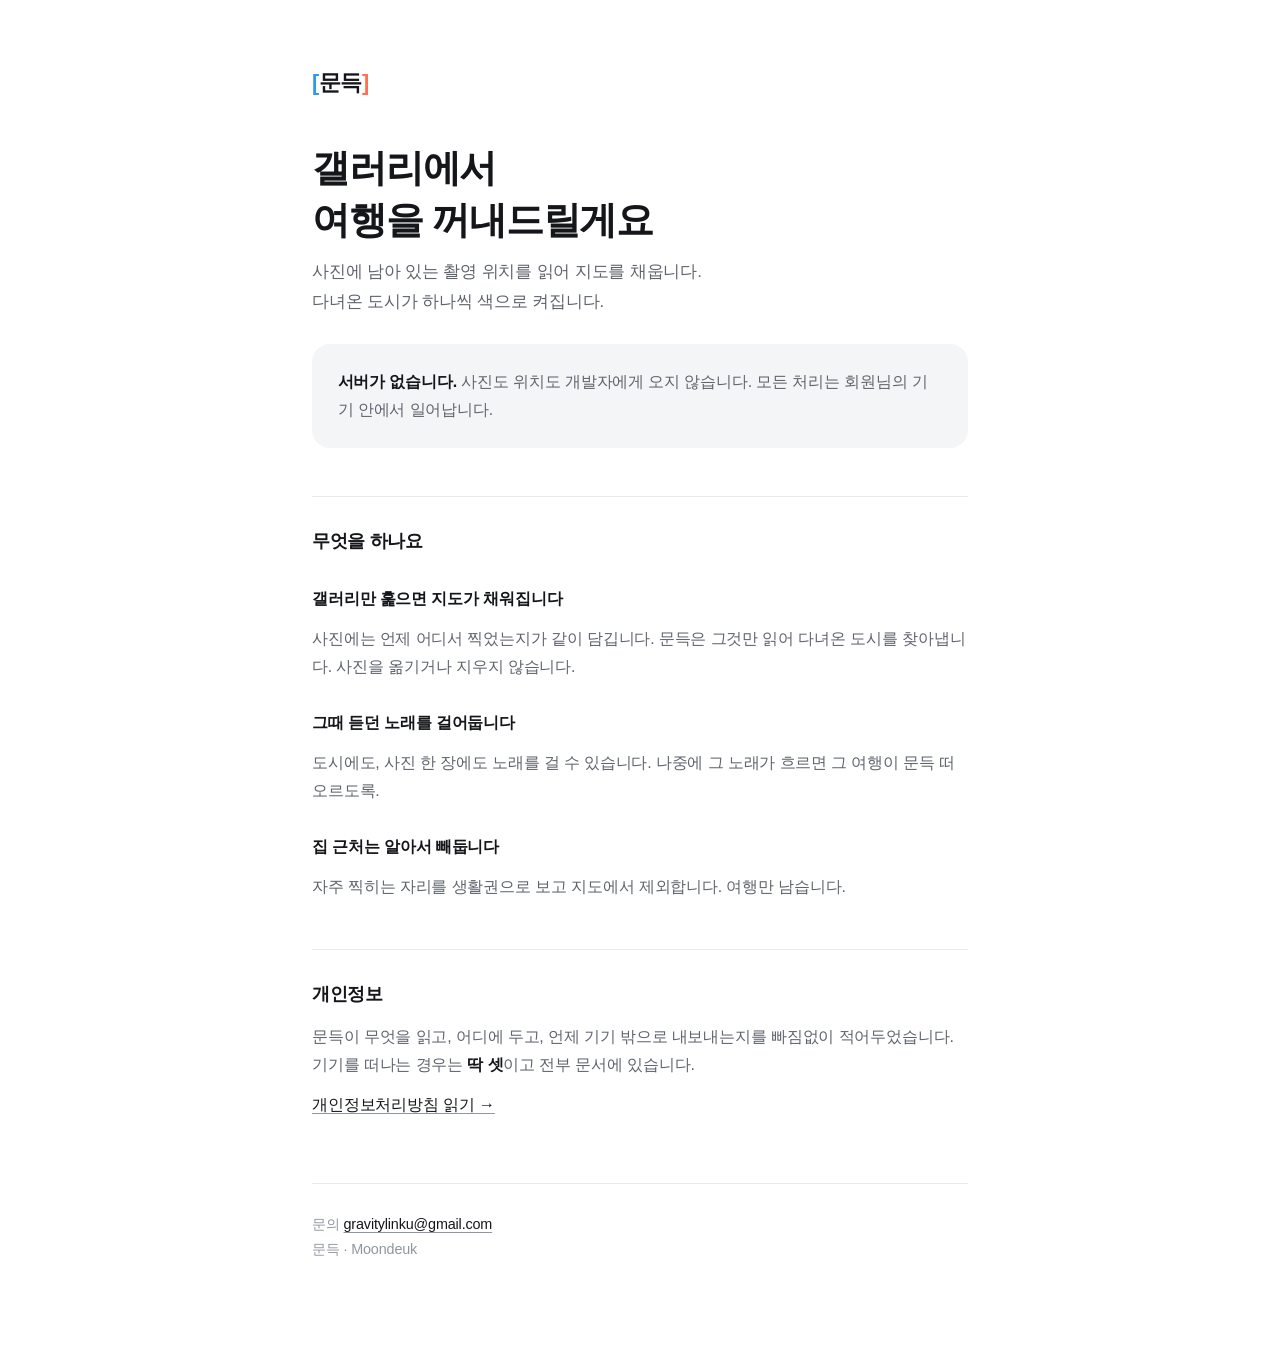
==== index.html @ f7a790e7 "문득 소개와 개인정보처리방침" ====
<!DOCTYPE html>
<html lang="ko">
<head>
<meta charset="utf-8">
<meta name="viewport" content="width=device-width, initial-scale=1">
<title>문득 — 갤러리에서 여행을 꺼내드릴게요</title>
<meta name="description" content="갤러리 사진에 남아 있는 촬영 위치를 읽어 여행 지도를 채우고, 그 여행에 노래를 걸어두는 안드로이드 앱.">
<link rel="stylesheet" href="style.css">
</head>
<body>
<div class="wrap">

  <a class="mark" href="./"><span class="b">[</span>문득<span class="c">]</span></a>

  <h1>갤러리에서<br>여행을 꺼내드릴게요</h1>
  <p>사진에 남아 있는 촬영 위치를 읽어 지도를 채웁니다.<br>
     다녀온 도시가 하나씩 색으로 켜집니다.</p>

  <div class="card">
    <p><strong>서버가 없습니다.</strong> 사진도 위치도 개발자에게 오지 않습니다.
       모든 처리는 회원님의 기기 안에서 일어납니다.</p>
  </div>

  <h2>무엇을 하나요</h2>

  <h3>갤러리만 훑으면 지도가 채워집니다</h3>
  <p>사진에는 언제 어디서 찍었는지가 같이 담깁니다. 문득은 그것만 읽어 다녀온 도시를 찾아냅니다.
     사진을 옮기거나 지우지 않습니다.</p>

  <h3>그때 듣던 노래를 걸어둡니다</h3>
  <p>도시에도, 사진 한 장에도 노래를 걸 수 있습니다. 나중에 그 노래가 흐르면 그 여행이 문득
     떠오르도록.</p>

  <h3>집 근처는 알아서 빼둡니다</h3>
  <p>자주 찍히는 자리를 생활권으로 보고 지도에서 제외합니다. 여행만 남습니다.</p>

  <h2>개인정보</h2>
  <p>문득이 무엇을 읽고, 어디에 두고, 언제 기기 밖으로 내보내는지를 빠짐없이 적어두었습니다.
     기기를 떠나는 경우는 <strong>딱 셋</strong>이고 전부 문서에 있습니다.</p>
  <p><a href="privacy.html">개인정보처리방침 읽기 →</a></p>

  <footer>
    문의 <a href="mailto:gravitylinku@gmail.com">gravitylinku@gmail.com</a><br>
    <span class="meta">문득 · Moondeuk</span>
  </footer>

</div>
</body>
</html>
---- style.css ----
/*
 * 문득 사이트. 앱의 규칙을 그대로 따른다 (CLAUDE.md §3):
 *   · 색은 장소에만 쓴다 → 이 사이트에는 장소가 없으므로 검정·흰색·회색뿐이다
 *   · 예외는 워드마크의 대괄호 둘 (§3-1). 파랑 여는 괄호, 코랄 닫는 괄호
 */
:root {
    color-scheme: light dark;
    --bg: #ffffff;
    --surface: #f4f5f7;
    --text: #14161a;
    --text-2: #5f646d;
    --text-3: #9096a0;
    --line: #e7eaed;
    --blue: #2e9ae8;
    --coral: #ff6f52;
}

@media (prefers-color-scheme: dark) {
    :root {
        --bg: #14161a;
        --surface: #1e2126;
        --text: #f2f3f5;
        --text-2: #b3b8c0;
        --text-3: #7d838d;
        --line: #2a2e34;
    }
}

* { box-sizing: border-box; }

body {
    margin: 0;
    background: var(--bg);
    color: var(--text);
    font-family: "Noto Sans KR", -apple-system, BlinkMacSystemFont, "Segoe UI",
        "Apple SD Gothic Neo", "Malgun Gothic", sans-serif;
    line-height: 1.75;
    letter-spacing: -0.01em;
    -webkit-text-size-adjust: 100%;
}

.wrap {
    max-width: 44rem;
    margin: 0 auto;
    padding: 4rem 1.5rem 6rem;
}

/* 워드마크 — 대괄호 둘만 색을 진다. 앱 홈 상단바와 같은 규칙이다. */
.mark {
    font-size: 1.35rem;
    font-weight: 700;
    letter-spacing: -0.02em;
    text-decoration: none;
    color: var(--text);
    display: inline-block;
}
.mark .b { color: var(--blue); }
.mark .c { color: var(--coral); }

h1 {
    font-size: clamp(1.75rem, 5vw, 2.4rem);
    line-height: 1.35;
    letter-spacing: -0.03em;
    margin: 2.5rem 0 0.75rem;
    text-wrap: balance;
}

h2 {
    font-size: 1.15rem;
    letter-spacing: -0.02em;
    margin: 3rem 0 0.5rem;
    padding-top: 1.75rem;
    border-top: 1px solid var(--line);
}

h3 {
    font-size: 1rem;
    margin: 1.75rem 0 0.25rem;
}

p { margin: 0.75rem 0; color: var(--text-2); }
h1 + p { font-size: 1.05rem; }

strong { color: var(--text); font-weight: 600; }

ul { margin: 0.75rem 0; padding-left: 1.2rem; color: var(--text-2); }
li { margin: 0.4rem 0; }

/* 표는 좁은 화면에서 스스로 스크롤한다 — 본문이 옆으로 밀리면 안 된다. */
.scroll { overflow-x: auto; margin: 1.25rem 0; }
table { border-collapse: collapse; width: 100%; font-size: 0.94rem; }
th, td {
    text-align: left;
    padding: 0.7rem 0.9rem;
    border-bottom: 1px solid var(--line);
    vertical-align: top;
}
th { color: var(--text-3); font-weight: 600; white-space: nowrap; }
td { color: var(--text-2); }

.card {
    background: var(--surface);
    border-radius: 18px;
    padding: 1.5rem 1.6rem;
    margin: 1.75rem 0;
}
.card p:first-child { margin-top: 0; }
.card p:last-child { margin-bottom: 0; }

.meta { color: var(--text-3); font-size: 0.9rem; }

a { color: var(--text); text-decoration-color: var(--text-3); text-underline-offset: 3px; }
a:hover { text-decoration-color: var(--text); }

footer {
    margin-top: 4rem;
    padding-top: 1.75rem;
    border-top: 1px solid var(--line);
    color: var(--text-3);
    font-size: 0.9rem;
}
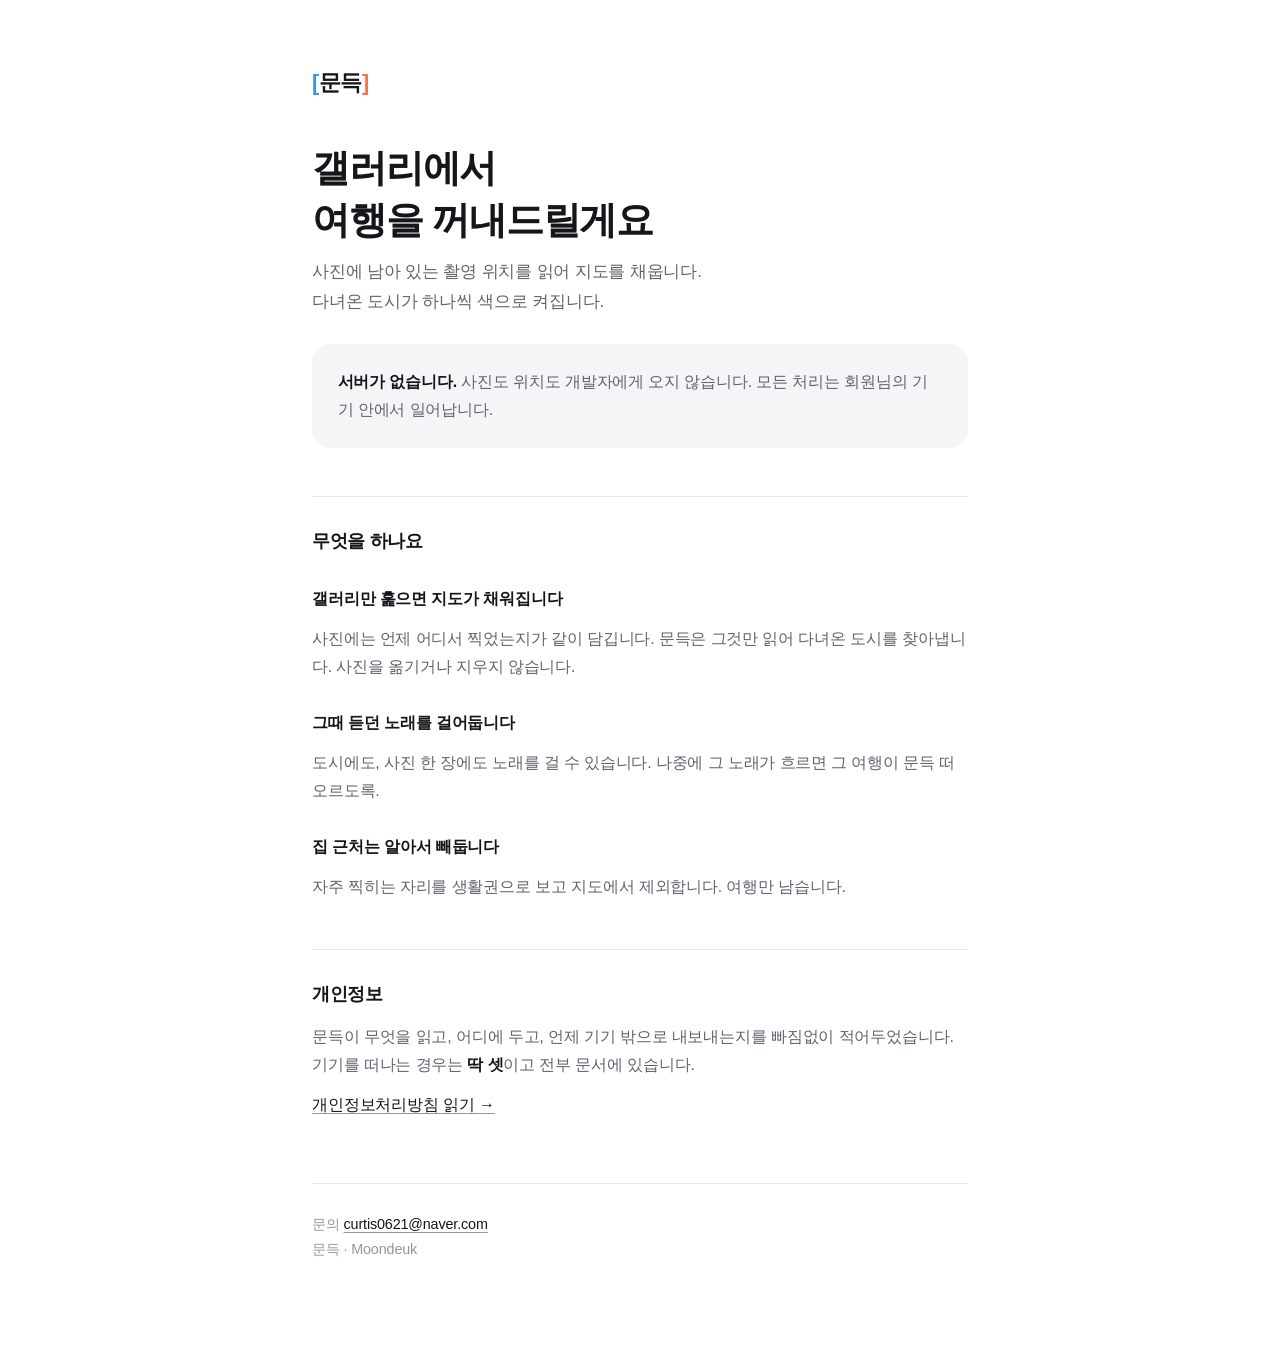
==== commit f5dea310: "문의 메일을 실제로 쓰는 주소로 바꾼다 Play 스토어 등록정보의 연락처가 curtis0621@naver.com 인데 사이트와 방침은 gravitylinku@gmail.com 이었" ====
--- a/index.html
+++ b/index.html
@@ -40,7 +40,7 @@
   <p><a href="privacy.html">개인정보처리방침 읽기 →</a></p>
 
   <footer>
-    문의 <a href="mailto:gravitylinku@gmail.com">gravitylinku@gmail.com</a><br>
+    문의 <a href="mailto:curtis0621@naver.com">curtis0621@naver.com</a><br>
     <span class="meta">문득 · Moondeuk</span>
   </footer>
 
--- a/style.css
+++ b/style.css
@@ -65,7 +65,9 @@
     text-wrap: balance;
 }
 
+/* 6항으로 바로 뛰는 링크가 있다 — 제목이 화면 맨 위에 딱 붙지 않게 띄운다. */
 h2 {
+    scroll-margin-top: 1.5rem;
     font-size: 1.15rem;
     letter-spacing: -0.02em;
     margin: 3rem 0 0.5rem;
@@ -110,6 +112,9 @@
 .meta { color: var(--text-3); font-size: 0.9rem; }
 
 a { color: var(--text); text-decoration-color: var(--text-3); text-underline-offset: 3px; }
+
+/* 삭제 방법으로 가는 문. Play 가 「눈에 띄게 표시」를 요구해서 카드 바로 밑에 세운다. */
+.lead-link a { text-decoration-color: var(--text); }
 a:hover { text-decoration-color: var(--text); }
 
 footer {
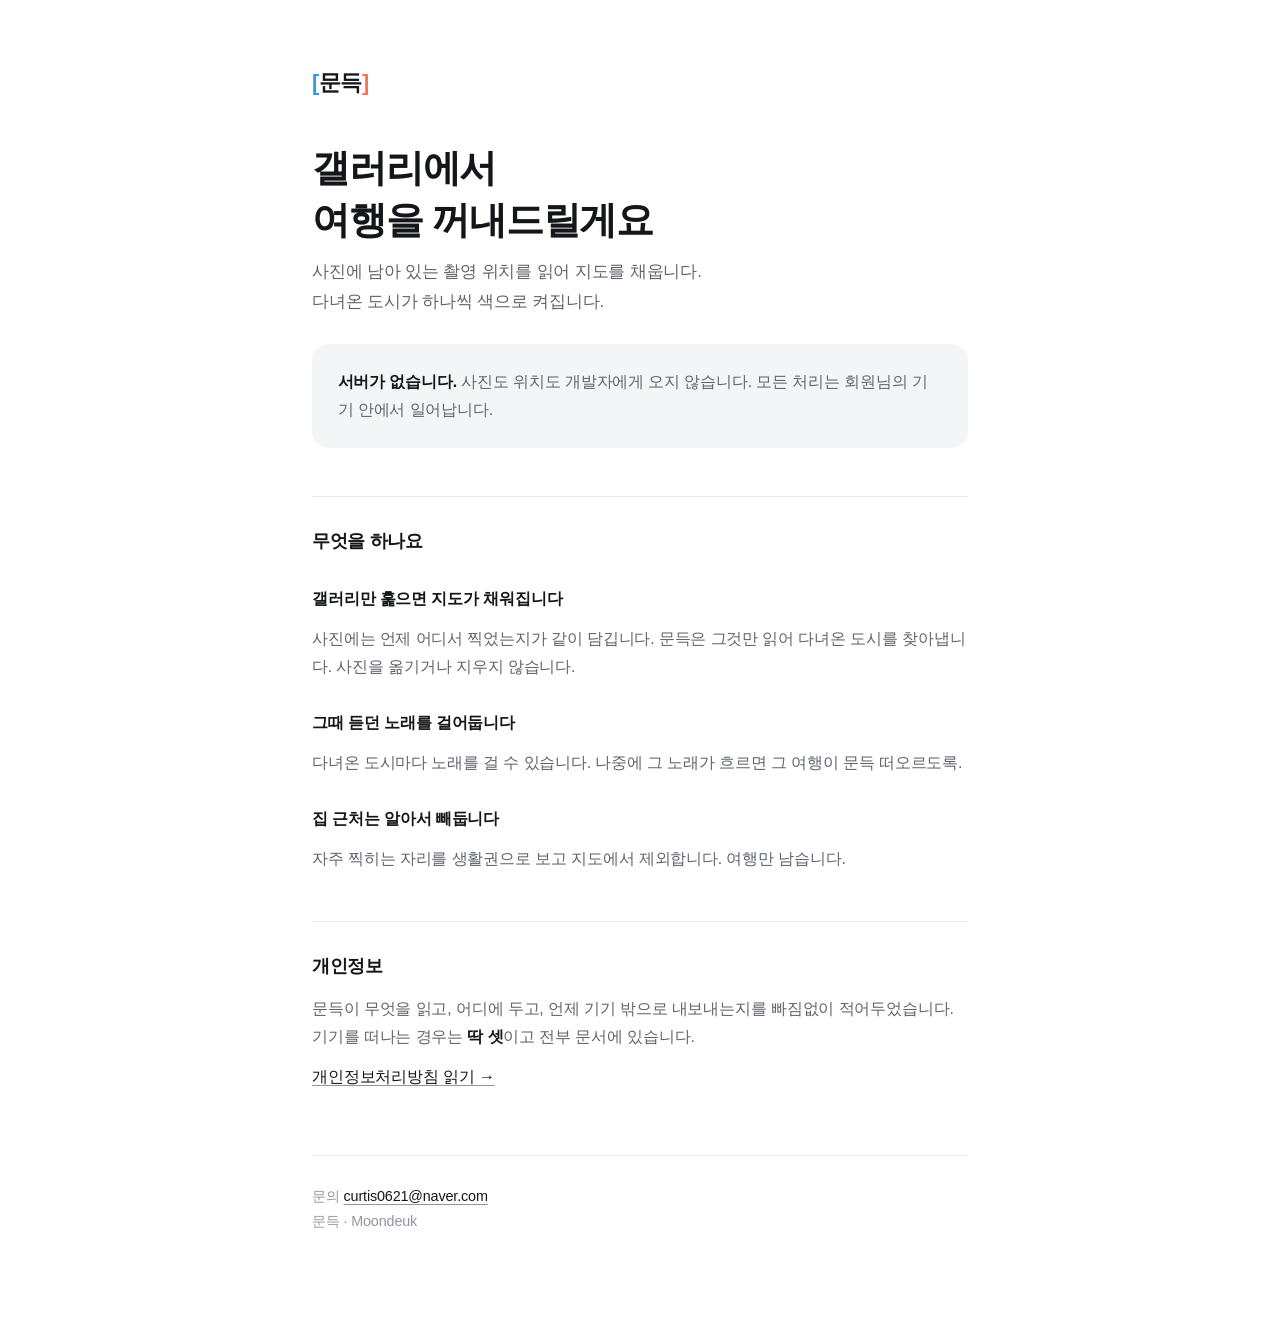
==== commit 0672ee62: "사진에 걸던 노래를 지우고, 집 좌표가 나가는 것을 적는다 셋을 고쳤다.  소개의 「도시에도, 사진 한 장에도 노래를 걸 수 있습니다」가 사실이 아니었다. 사진에 거는 길은 202" ====
--- a/index.html
+++ b/index.html
@@ -3,6 +3,12 @@
 <head>
 <meta charset="utf-8">
 <meta name="viewport" content="width=device-width, initial-scale=1">
+<!--
+  Google Search Console 소유권 확인 (2026-09-03). Play Console 의 「계정 세부정보 → 웹사이트」가
+  이 사이트의 소유자임을 Search Console 로 확인하는데, 그러려면 이 태그가 있어야 한다.
+  **지우면 소유권 확인이 풀린다.**
+-->
+<meta name="google-site-verification" content="drWgRxkJZqstQh2TPMYpUE86B22tQ9UChxD6p32pi3w" />
 <title>문득 — 갤러리에서 여행을 꺼내드릴게요</title>
 <meta name="description" content="갤러리 사진에 남아 있는 촬영 위치를 읽어 여행 지도를 채우고, 그 여행에 노래를 걸어두는 안드로이드 앱.">
 <link rel="stylesheet" href="style.css">
@@ -28,7 +34,7 @@
      사진을 옮기거나 지우지 않습니다.</p>
 
   <h3>그때 듣던 노래를 걸어둡니다</h3>
-  <p>도시에도, 사진 한 장에도 노래를 걸 수 있습니다. 나중에 그 노래가 흐르면 그 여행이 문득
+  <p>다녀온 도시마다 노래를 걸 수 있습니다. 나중에 그 노래가 흐르면 그 여행이 문득
      떠오르도록.</p>
 
   <h3>집 근처는 알아서 빼둡니다</h3>
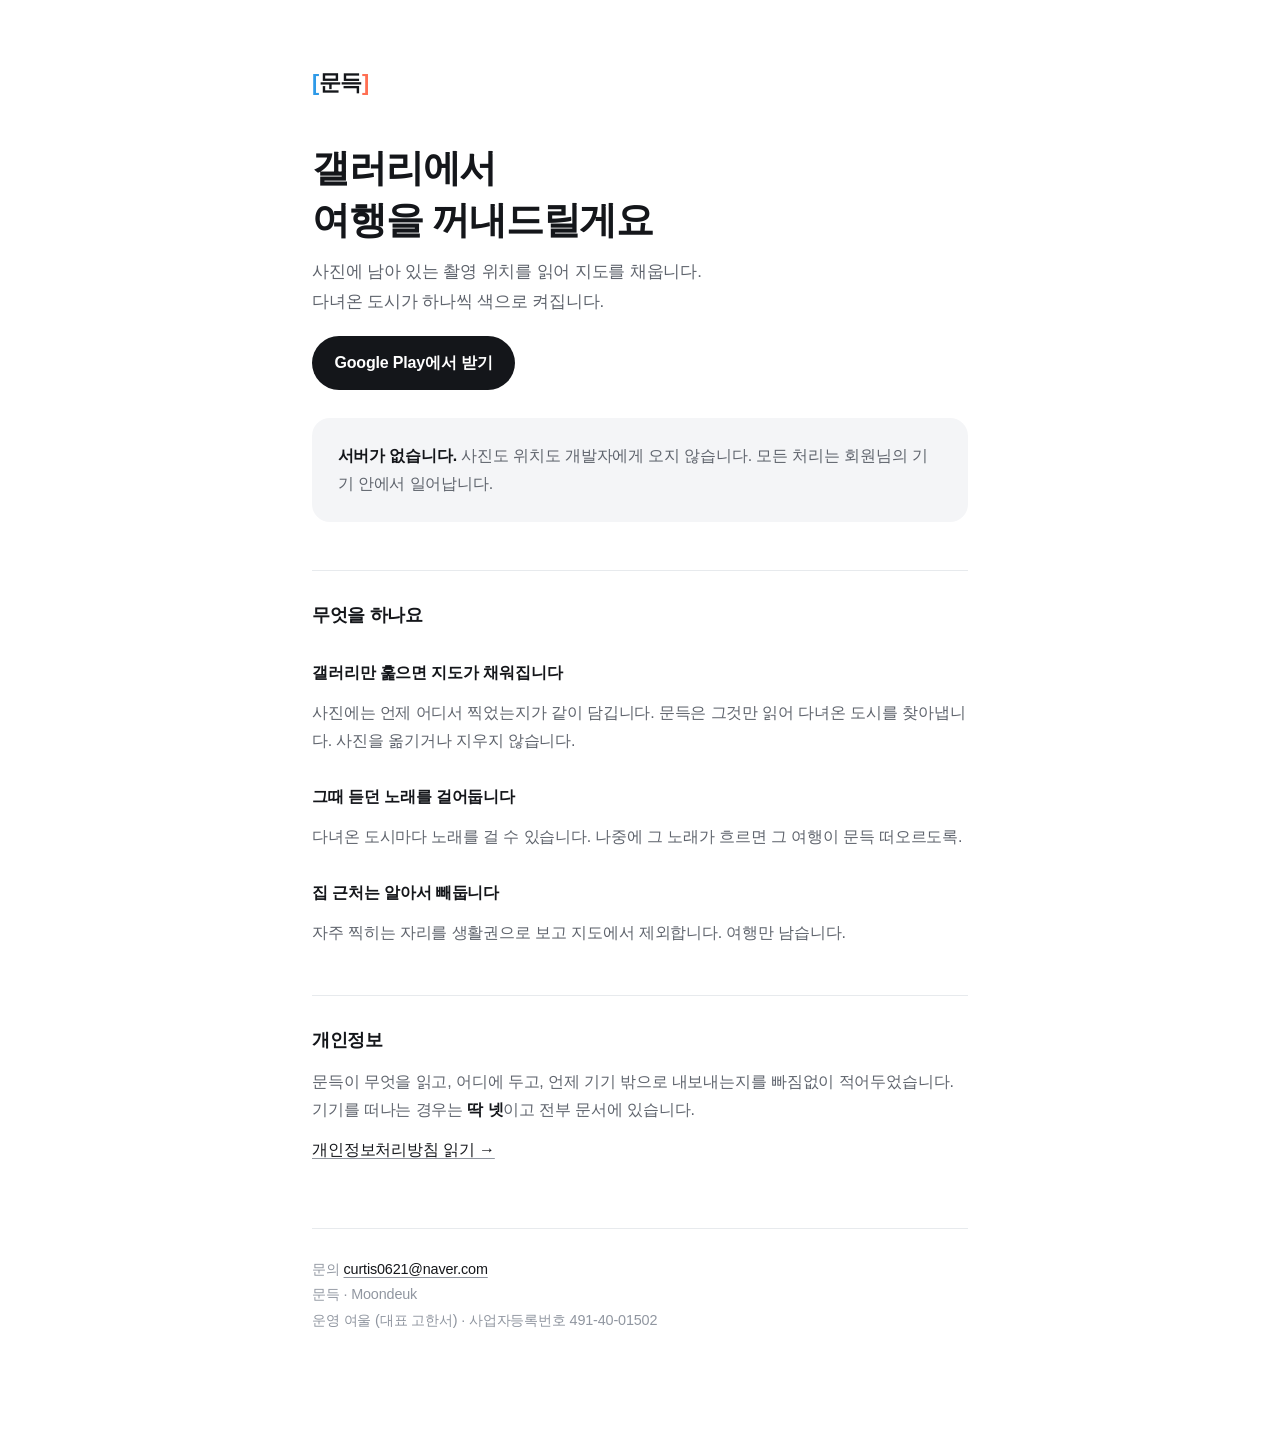
==== commit fc788e68: "Google Play 링크를 달고, 운영자(여울)를 적는다 2026-10-02 에 Play 에 출시했다. 첫 화면 소개 바로 아래에 「Google Play에서 받기」 버튼을 세운다" ====
--- a/index.html
+++ b/index.html
@@ -21,6 +21,7 @@
   <h1>갤러리에서<br>여행을 꺼내드릴게요</h1>
   <p>사진에 남아 있는 촬영 위치를 읽어 지도를 채웁니다.<br>
      다녀온 도시가 하나씩 색으로 켜집니다.</p>
+  <p><a class="store" href="https://play.google.com/store/apps/details?id=kr.moondeuk.trip">Google Play에서 받기</a></p>
 
   <div class="card">
     <p><strong>서버가 없습니다.</strong> 사진도 위치도 개발자에게 오지 않습니다.
@@ -42,12 +43,13 @@
 
   <h2>개인정보</h2>
   <p>문득이 무엇을 읽고, 어디에 두고, 언제 기기 밖으로 내보내는지를 빠짐없이 적어두었습니다.
-     기기를 떠나는 경우는 <strong>딱 셋</strong>이고 전부 문서에 있습니다.</p>
+     기기를 떠나는 경우는 <strong>딱 넷</strong>이고 전부 문서에 있습니다.</p>
   <p><a href="privacy.html">개인정보처리방침 읽기 →</a></p>
 
   <footer>
     문의 <a href="mailto:curtis0621@naver.com">curtis0621@naver.com</a><br>
-    <span class="meta">문득 · Moondeuk</span>
+    <span class="meta">문득 · Moondeuk</span><br>
+    <span class="meta">운영 여울 (대표 고한서) · 사업자등록번호 491-40-01502</span>
   </footer>
 
 </div>
--- a/style.css
+++ b/style.css
@@ -113,6 +113,22 @@
 
 a { color: var(--text); text-decoration-color: var(--text-3); text-underline-offset: 3px; }
 
+/*
+ * 스토어로 가는 문 (2026-10-02 출시). 앱의 기본 버튼처럼 검정 하나다 — 색은 장소에만 쓴다.
+ * 다크 모드에서는 글자색·바탕색을 맞바꿔 그대로 눈에 띈다.
+ */
+.store {
+    display: inline-block;
+    margin-top: 0.5rem;
+    padding: 0.8rem 1.4rem;
+    border-radius: 999px;
+    background: var(--text);
+    color: var(--bg);
+    font-weight: 600;
+    text-decoration: none;
+}
+.store:hover { opacity: 0.88; }
+
 /* 삭제 방법으로 가는 문. Play 가 「눈에 띄게 표시」를 요구해서 카드 바로 밑에 세운다. */
 .lead-link a { text-decoration-color: var(--text); }
 a:hover { text-decoration-color: var(--text); }
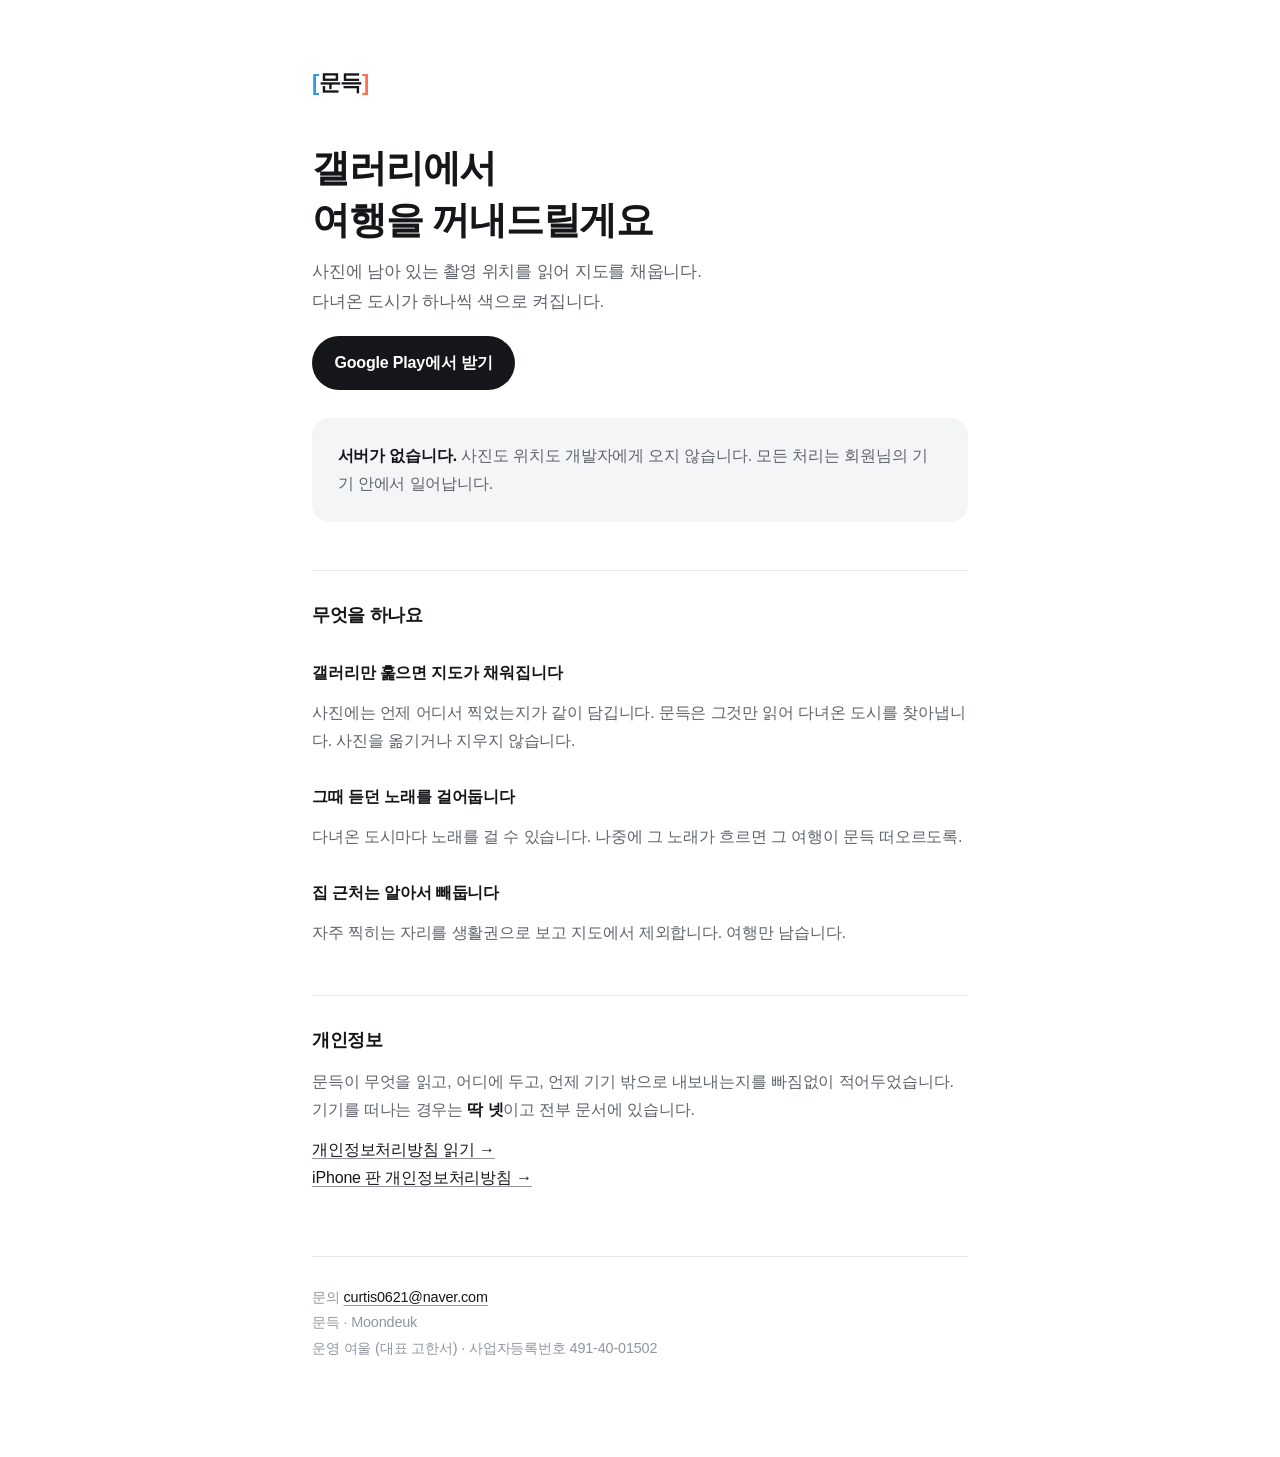
==== commit 17a8de51: "iPhone 판 개인정보처리방침을 올린다 - privacy-ios.html — 기기를 떠나는 경우 다섯(애플 지오코딩 · 여행 상세의 애플 지도 · 본인 iCloud 백업 ·   " ====
--- a/index.html
+++ b/index.html
@@ -44,7 +44,8 @@
   <h2>개인정보</h2>
   <p>문득이 무엇을 읽고, 어디에 두고, 언제 기기 밖으로 내보내는지를 빠짐없이 적어두었습니다.
      기기를 떠나는 경우는 <strong>딱 넷</strong>이고 전부 문서에 있습니다.</p>
-  <p><a href="privacy.html">개인정보처리방침 읽기 →</a></p>
+  <p><a href="privacy.html">개인정보처리방침 읽기 →</a><br>
+     <a href="privacy-ios.html">iPhone 판 개인정보처리방침 →</a></p>
 
   <footer>
     문의 <a href="mailto:curtis0621@naver.com">curtis0621@naver.com</a><br>
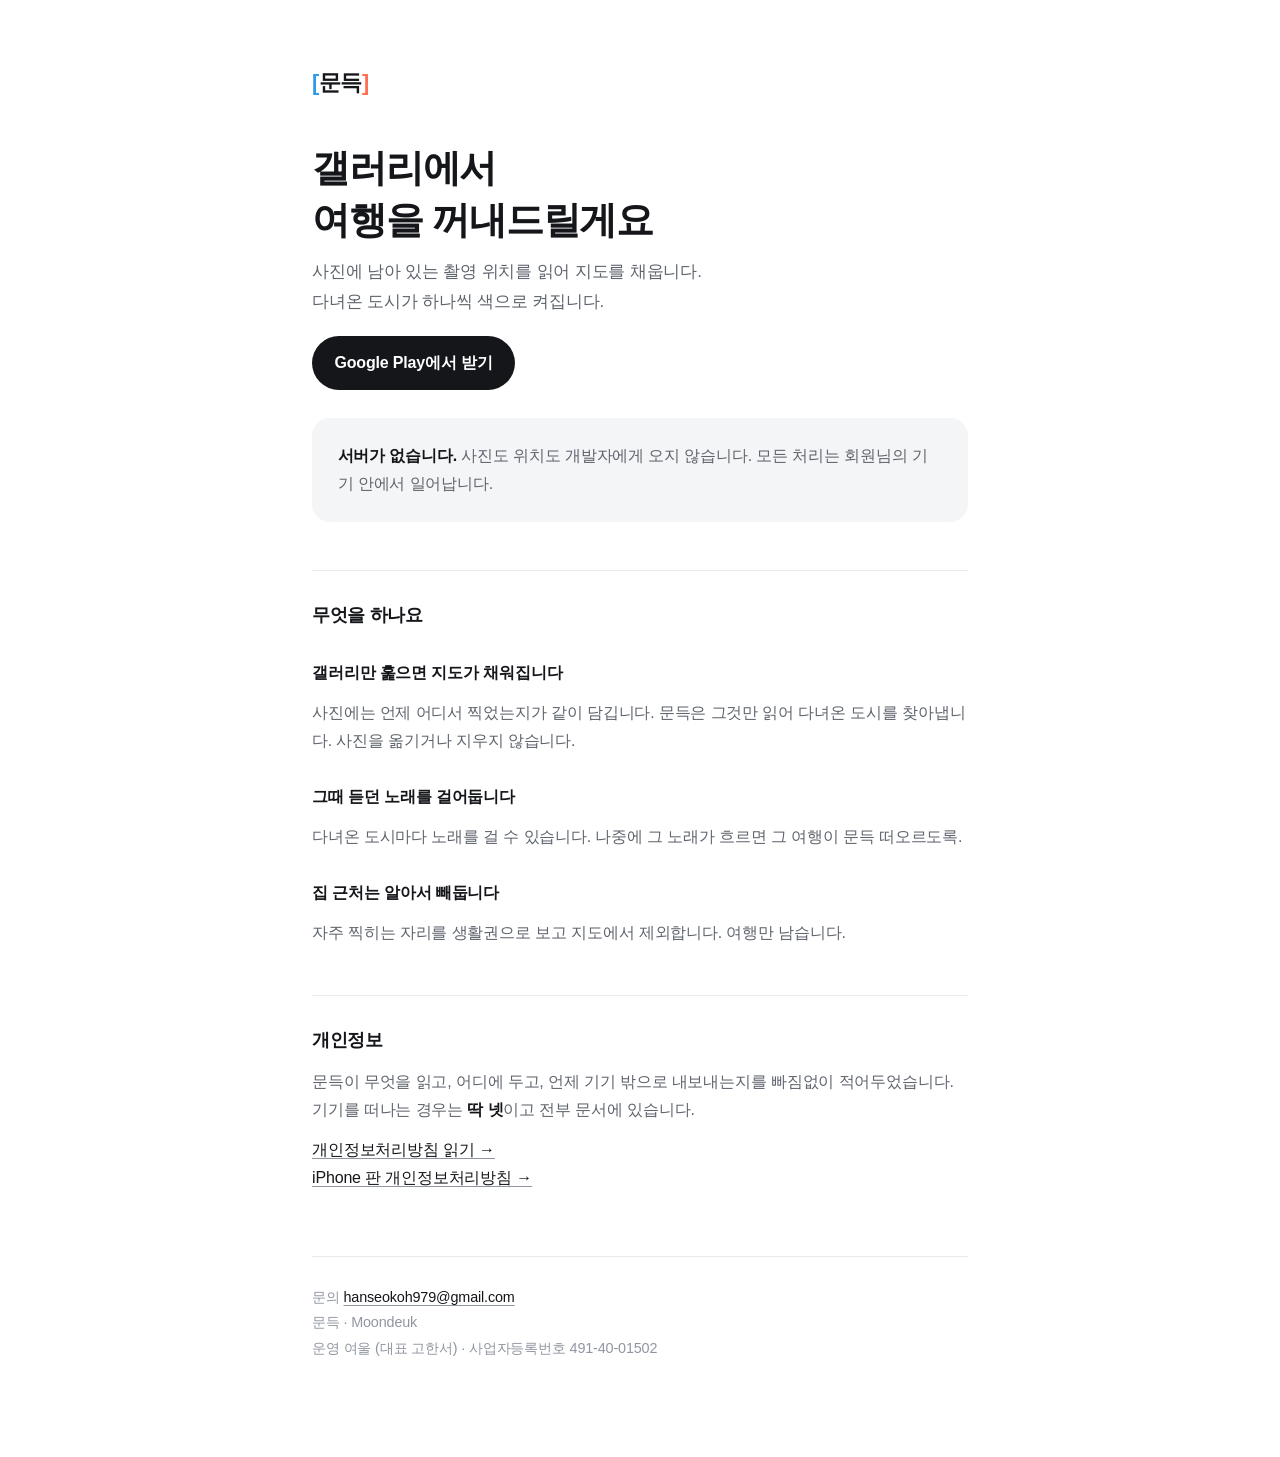
==== commit d1241715: "지원 페이지 · 안드로이드 개인정보처리방침: 문의 메일을 hanseokoh979@gmail.com 으로 Co-Authored-By: Claude Opus 5.5 <noreply@a" ====
--- a/index.html
+++ b/index.html
@@ -48,7 +48,7 @@
      <a href="privacy-ios.html">iPhone 판 개인정보처리방침 →</a></p>
 
   <footer>
-    문의 <a href="mailto:curtis0621@naver.com">curtis0621@naver.com</a><br>
+    문의 <a href="mailto:hanseokoh979@gmail.com">hanseokoh979@gmail.com</a><br>
     <span class="meta">문득 · Moondeuk</span><br>
     <span class="meta">운영 여울 (대표 고한서) · 사업자등록번호 491-40-01502</span>
   </footer>
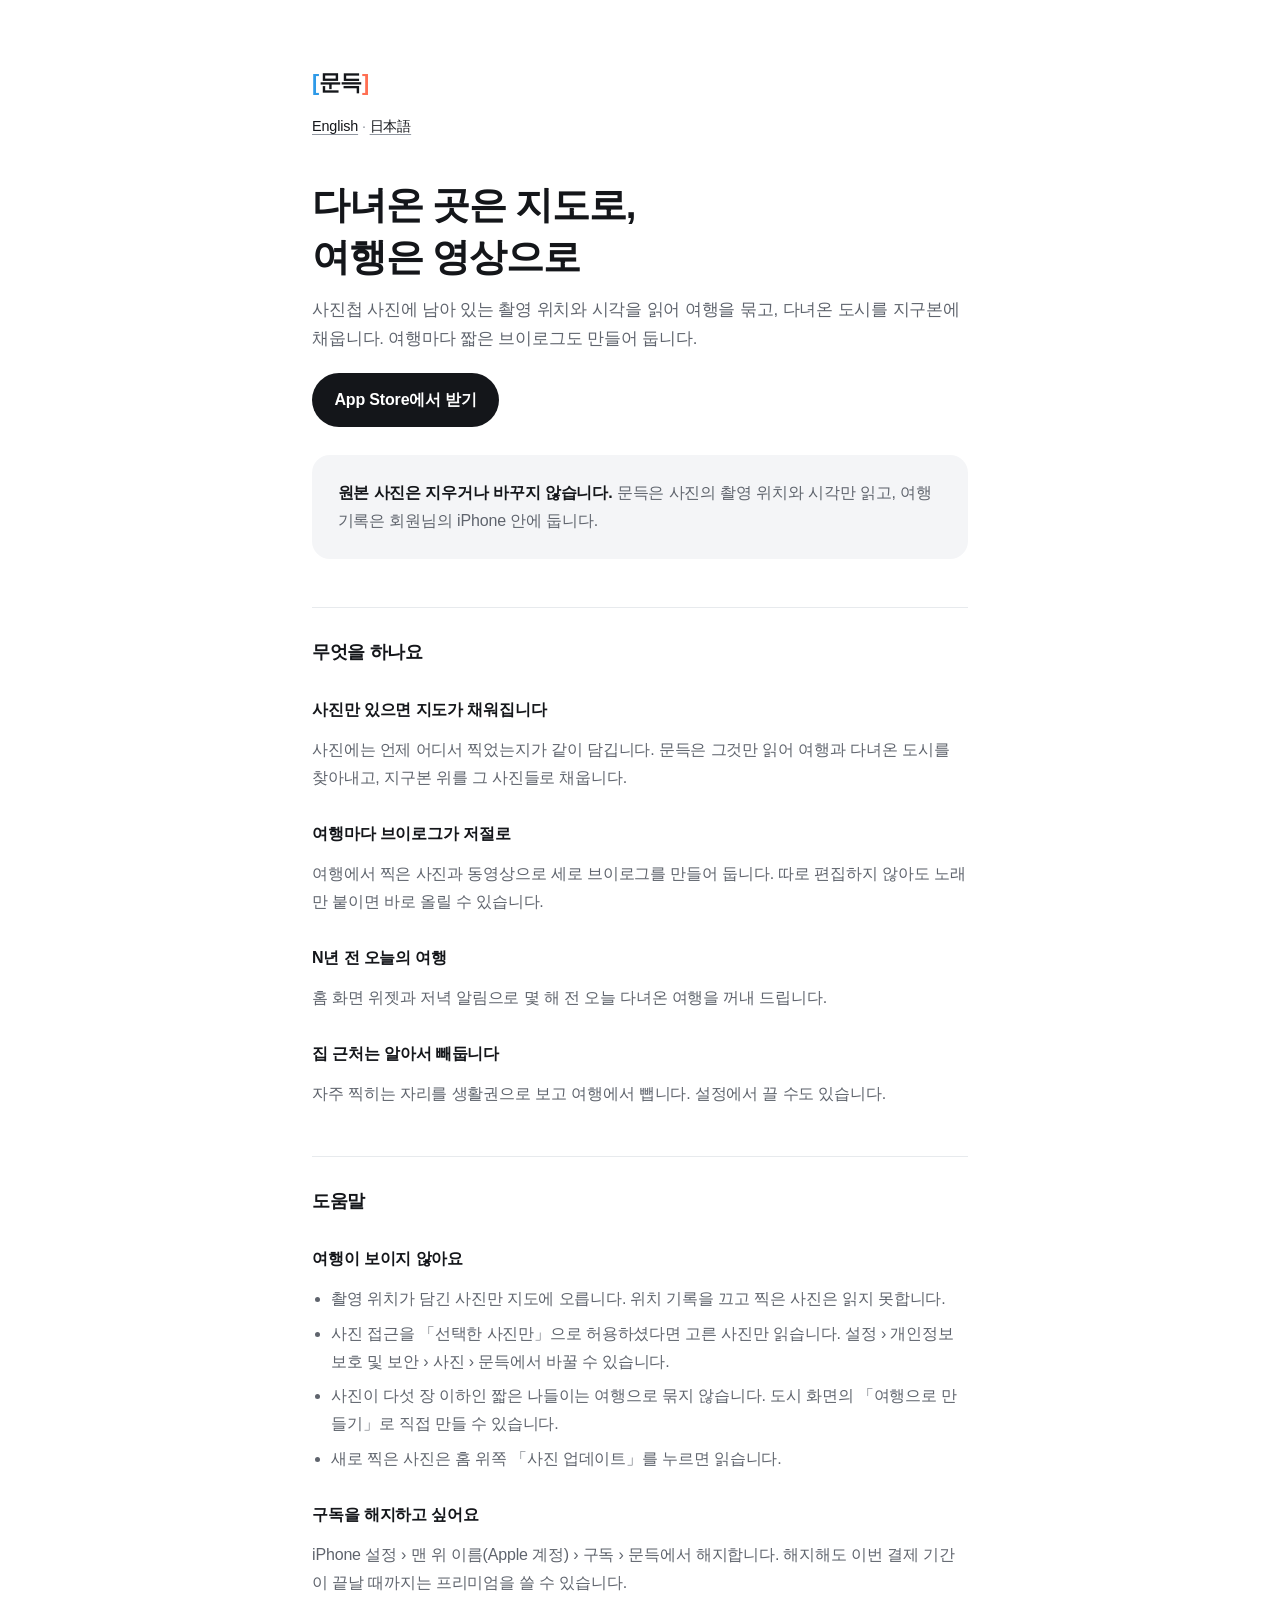
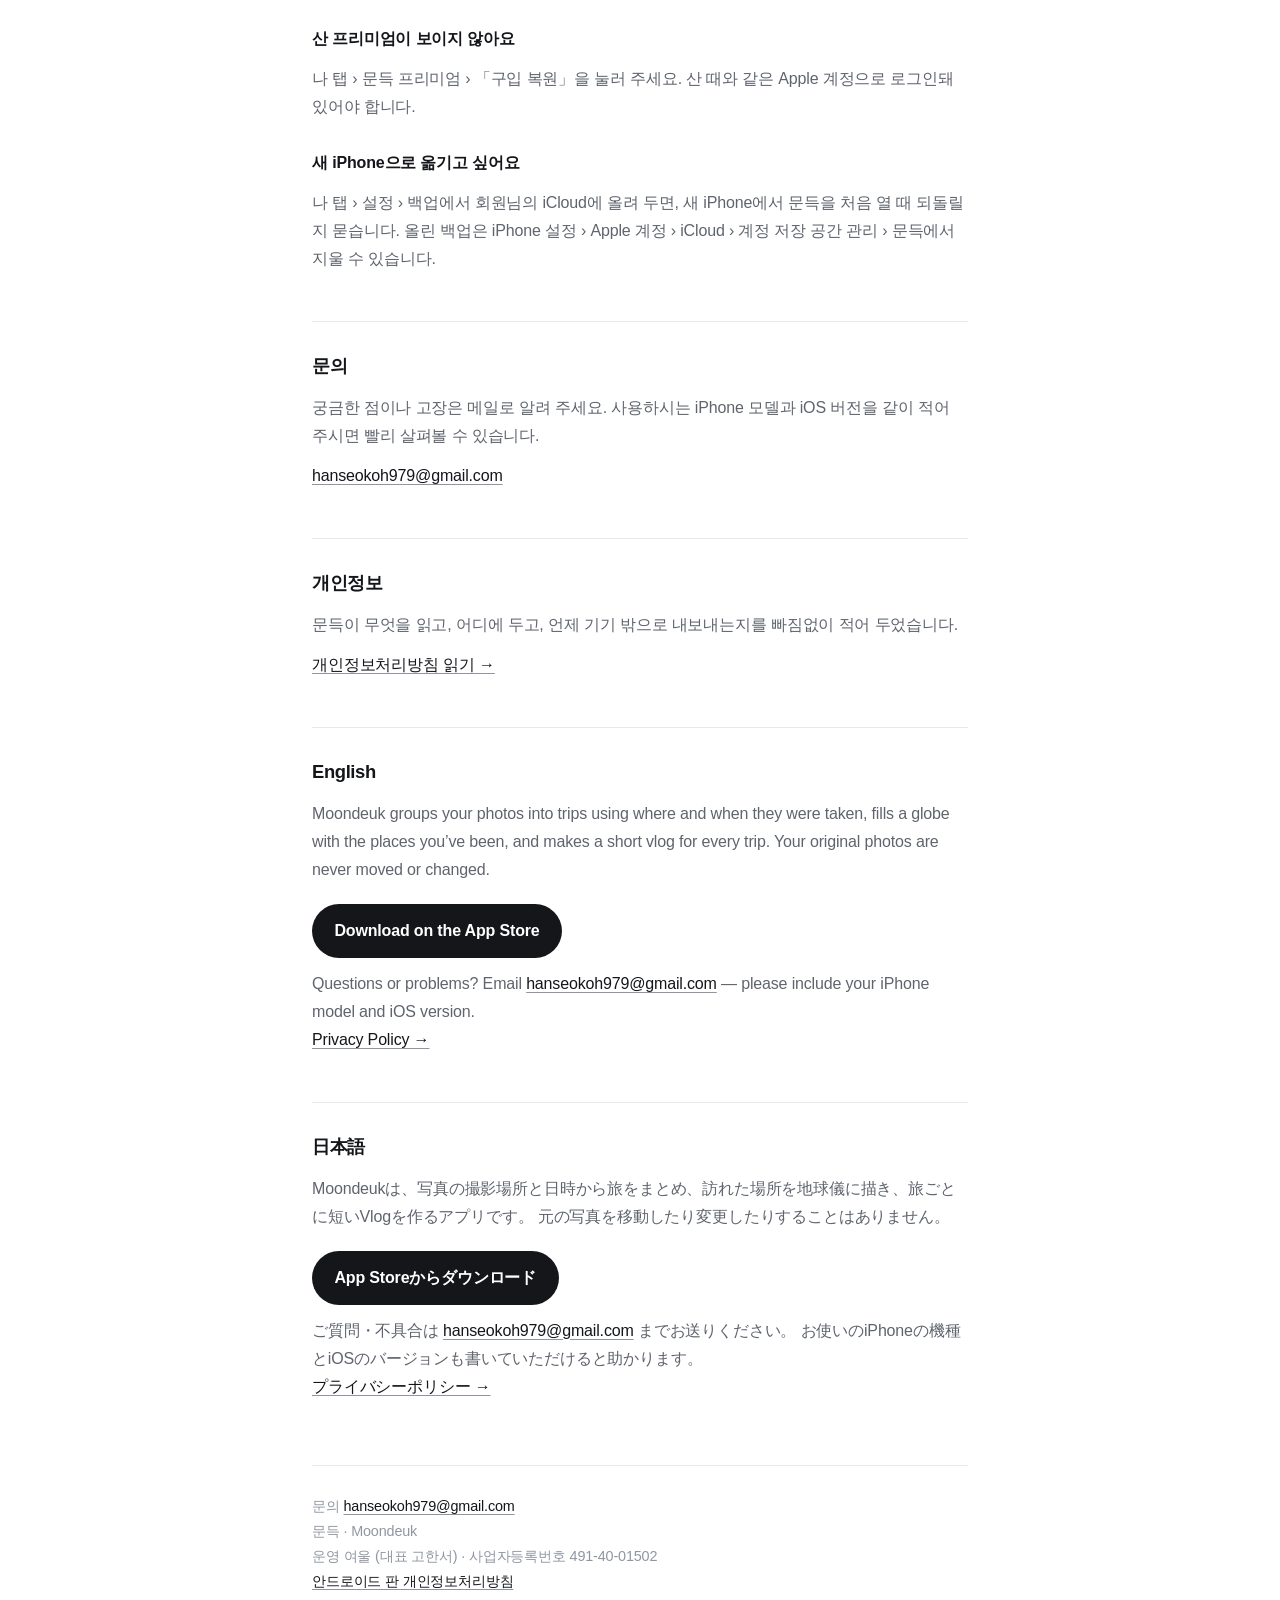
==== commit 6292f69f: "첫 화면을 iPhone 판 소개 · 도움말로 (App Store 지원 URL) - Google Play 단추 · 노래 걸기 · 「서버가 없습니다」를 걷음(안드로이드 앱은 지금 비공" ====
--- a/index.html
+++ b/index.html
@@ -9,48 +9,101 @@
   **지우면 소유권 확인이 풀린다.**
 -->
 <meta name="google-site-verification" content="drWgRxkJZqstQh2TPMYpUE86B22tQ9UChxD6p32pi3w" />
-<title>문득 — 갤러리에서 여행을 꺼내드릴게요</title>
-<meta name="description" content="갤러리 사진에 남아 있는 촬영 위치를 읽어 여행 지도를 채우고, 그 여행에 노래를 걸어두는 안드로이드 앱.">
+<!--
+  App Store 의 「지원 URL」이 이 쪽이다(한 · 영 · 일 모두). 2026-11-12 iPhone 판 소개 · 도움말로 고쳐 씀 —
+  그 전엔 안드로이드 판 소개(Google Play 단추 · 노래 걸기)였는데 안드로이드 앱은 지금 비공개다.
+-->
+<title>문득 — 다녀온 곳은 지도로, 여행은 영상으로</title>
+<meta name="description" content="사진첩 사진의 촬영 위치와 시각으로 여행을 묶어 지구본에 채우고, 여행마다 짧은 브이로그를 만들어 주는 iPhone 앱.">
 <link rel="stylesheet" href="style.css">
 </head>
 <body>
 <div class="wrap">
 
   <a class="mark" href="./"><span class="b">[</span>문득<span class="c">]</span></a>
+  <p class="meta"><a href="#en" lang="en">English</a> · <a href="#ja" lang="ja">日本語</a></p>
 
-  <h1>갤러리에서<br>여행을 꺼내드릴게요</h1>
-  <p>사진에 남아 있는 촬영 위치를 읽어 지도를 채웁니다.<br>
-     다녀온 도시가 하나씩 색으로 켜집니다.</p>
-  <p><a class="store" href="https://play.google.com/store/apps/details?id=kr.moondeuk.trip">Google Play에서 받기</a></p>
+  <h1>다녀온 곳은 지도로,<br>여행은 영상으로</h1>
+  <p>사진첩 사진에 남아 있는 촬영 위치와 시각을 읽어 여행을 묶고, 다녀온 도시를 지구본에 채웁니다.
+     여행마다 짧은 브이로그도 만들어 둡니다.</p>
+  <p><a class="store" href="https://apps.apple.com/app/id6821060159">App Store에서 받기</a></p>
 
   <div class="card">
-    <p><strong>서버가 없습니다.</strong> 사진도 위치도 개발자에게 오지 않습니다.
-       모든 처리는 회원님의 기기 안에서 일어납니다.</p>
+    <p><strong>원본 사진은 지우거나 바꾸지 않습니다.</strong> 문득은 사진의 촬영 위치와 시각만 읽고,
+       여행 기록은 회원님의 iPhone 안에 둡니다.</p>
   </div>
 
   <h2>무엇을 하나요</h2>
 
-  <h3>갤러리만 훑으면 지도가 채워집니다</h3>
-  <p>사진에는 언제 어디서 찍었는지가 같이 담깁니다. 문득은 그것만 읽어 다녀온 도시를 찾아냅니다.
-     사진을 옮기거나 지우지 않습니다.</p>
+  <h3>사진만 있으면 지도가 채워집니다</h3>
+  <p>사진에는 언제 어디서 찍었는지가 같이 담깁니다. 문득은 그것만 읽어 여행과 다녀온 도시를 찾아내고,
+     지구본 위를 그 사진들로 채웁니다.</p>
 
-  <h3>그때 듣던 노래를 걸어둡니다</h3>
-  <p>다녀온 도시마다 노래를 걸 수 있습니다. 나중에 그 노래가 흐르면 그 여행이 문득
-     떠오르도록.</p>
+  <h3>여행마다 브이로그가 저절로</h3>
+  <p>여행에서 찍은 사진과 동영상으로 세로 브이로그를 만들어 둡니다. 따로 편집하지 않아도 노래만 붙이면
+     바로 올릴 수 있습니다.</p>
+
+  <h3>N년 전 오늘의 여행</h3>
+  <p>홈 화면 위젯과 저녁 알림으로 몇 해 전 오늘 다녀온 여행을 꺼내 드립니다.</p>
 
   <h3>집 근처는 알아서 빼둡니다</h3>
-  <p>자주 찍히는 자리를 생활권으로 보고 지도에서 제외합니다. 여행만 남습니다.</p>
+  <p>자주 찍히는 자리를 생활권으로 보고 여행에서 뺍니다. 설정에서 끌 수도 있습니다.</p>
+
+  <h2>도움말</h2>
+
+  <h3>여행이 보이지 않아요</h3>
+  <ul>
+    <li>촬영 위치가 담긴 사진만 지도에 오릅니다. 위치 기록을 끄고 찍은 사진은 읽지 못합니다.</li>
+    <li>사진 접근을 「선택한 사진만」으로 허용하셨다면 고른 사진만 읽습니다.
+        설정 › 개인정보 보호 및 보안 › 사진 › 문득에서 바꿀 수 있습니다.</li>
+    <li>사진이 다섯 장 이하인 짧은 나들이는 여행으로 묶지 않습니다. 도시 화면의 「여행으로 만들기」로 직접 만들 수 있습니다.</li>
+    <li>새로 찍은 사진은 홈 위쪽 「사진 업데이트」를 누르면 읽습니다.</li>
+  </ul>
+
+  <h3>구독을 해지하고 싶어요</h3>
+  <p>iPhone 설정 › 맨 위 이름(Apple 계정) › 구독 › 문득에서 해지합니다. 해지해도 이번 결제 기간이 끝날 때까지는
+     프리미엄을 쓸 수 있습니다.</p>
+
+  <h3>산 프리미엄이 보이지 않아요</h3>
+  <p>나 탭 › 문득 프리미엄 › 「구입 복원」을 눌러 주세요. 산 때와 같은 Apple 계정으로 로그인돼 있어야 합니다.</p>
+
+  <h3>새 iPhone으로 옮기고 싶어요</h3>
+  <p>나 탭 › 설정 › 백업에서 회원님의 iCloud에 올려 두면, 새 iPhone에서 문득을 처음 열 때 되돌릴지 묻습니다.
+     올린 백업은 iPhone 설정 › Apple 계정 › iCloud › 계정 저장 공간 관리 › 문득에서 지울 수 있습니다.</p>
+
+  <h2>문의</h2>
+  <p>궁금한 점이나 고장은 메일로 알려 주세요. 사용하시는 iPhone 모델과 iOS 버전을 같이 적어 주시면 빨리 살펴볼 수 있습니다.</p>
+  <p><a href="mailto:hanseokoh979@gmail.com">hanseokoh979@gmail.com</a></p>
 
   <h2>개인정보</h2>
-  <p>문득이 무엇을 읽고, 어디에 두고, 언제 기기 밖으로 내보내는지를 빠짐없이 적어두었습니다.
-     기기를 떠나는 경우는 <strong>딱 넷</strong>이고 전부 문서에 있습니다.</p>
-  <p><a href="privacy.html">개인정보처리방침 읽기 →</a><br>
-     <a href="privacy-ios.html">iPhone 판 개인정보처리방침 →</a></p>
+  <p>문득이 무엇을 읽고, 어디에 두고, 언제 기기 밖으로 내보내는지를 빠짐없이 적어 두었습니다.</p>
+  <p><a href="privacy-ios.html">개인정보처리방침 읽기 →</a></p>
+
+  <h2 id="en" lang="en">English</h2>
+  <div lang="en">
+    <p>Moondeuk groups your photos into trips using where and when they were taken, fills a globe with the places
+       you’ve been, and makes a short vlog for every trip. Your original photos are never moved or changed.</p>
+    <p><a class="store" href="https://apps.apple.com/app/id6821060159">Download on the App Store</a></p>
+    <p>Questions or problems? Email <a href="mailto:hanseokoh979@gmail.com">hanseokoh979@gmail.com</a>
+       — please include your iPhone model and iOS version.<br>
+       <a href="privacy-ios-en.html">Privacy Policy →</a></p>
+  </div>
+
+  <h2 id="ja" lang="ja">日本語</h2>
+  <div lang="ja">
+    <p>Moondeukは、写真の撮影場所と日時から旅をまとめ、訪れた場所を地球儀に描き、旅ごとに短いVlogを作るアプリです。
+       元の写真を移動したり変更したりすることはありません。</p>
+    <p><a class="store" href="https://apps.apple.com/app/id6821060159">App Storeからダウンロード</a></p>
+    <p>ご質問・不具合は <a href="mailto:hanseokoh979@gmail.com">hanseokoh979@gmail.com</a> までお送りください。
+       お使いのiPhoneの機種とiOSのバージョンも書いていただけると助かります。<br>
+       <a href="privacy-ios-ja.html">プライバシーポリシー →</a></p>
+  </div>
 
   <footer>
     문의 <a href="mailto:hanseokoh979@gmail.com">hanseokoh979@gmail.com</a><br>
     <span class="meta">문득 · Moondeuk</span><br>
-    <span class="meta">운영 여울 (대표 고한서) · 사업자등록번호 491-40-01502</span>
+    <span class="meta">운영 여울 (대표 고한서) · 사업자등록번호 <span style="white-space: nowrap">491-40-01502</span></span><br>
+    <span class="meta"><a href="privacy.html">안드로이드 판 개인정보처리방침</a></span>
   </footer>
 
 </div>
--- a/style.css
+++ b/style.css
@@ -99,6 +99,8 @@
 }
 th { color: var(--text-3); font-weight: 600; white-space: nowrap; }
 td { color: var(--text-2); }
+/* 일본어는 낱말 사이에 빈칸이 없어 아무 글자에서나 끊긴다 — 옆 칸이 길면 첫 칸이 두세 글자 폭으로 눌린다. */
+:lang(ja) td:first-child { min-width: 6.5em; }
 
 .card {
     background: var(--surface);
